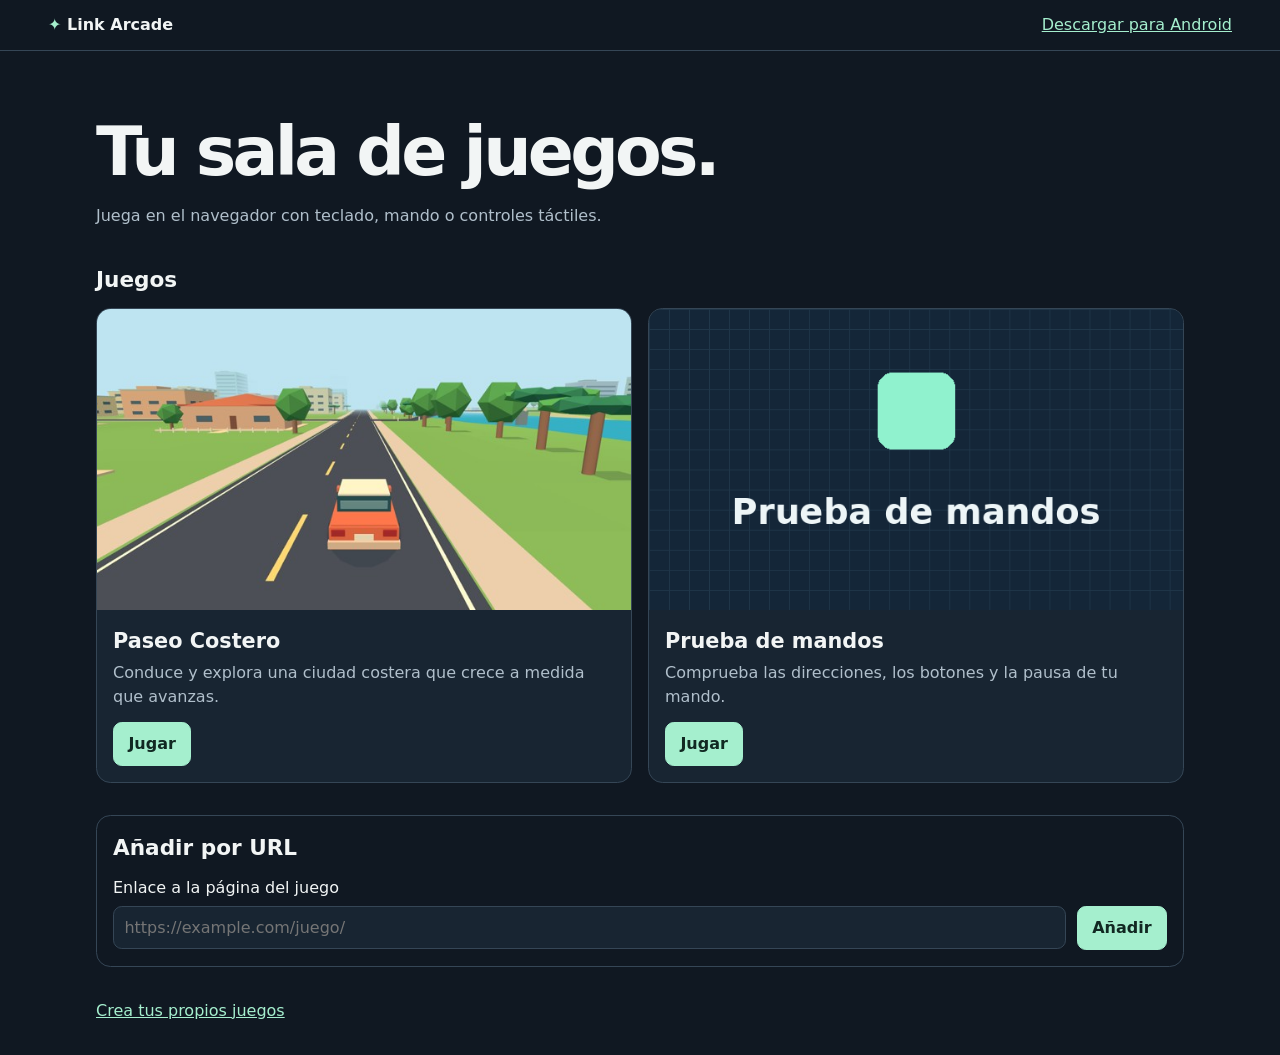
==== docs/index.html @ 5c131d27 "Publish Link Arcade launcher and playable web catalog" ====
<!doctype html>
<html lang="es">
<head>
  <meta charset="utf-8">
  <meta name="viewport" content="width=device-width, initial-scale=1">
  <meta name="theme-color" content="#101822">
  <title>Link Arcade</title>
  <link rel="stylesheet" href="./arcade.css">
  <script type="module" src="./catalog.js"></script>
</head>
<body>
  <header class="top">
    <a class="brand" href="./"><span aria-hidden="true">✦</span> Link Arcade</a>
    <a id="android" href="https://github.com/carlosalbaladejo/link-arcade/releases/latest">Descargar para Android</a>
  </header>
  <main class="catalog">
    <section class="intro">
      <h1>Tu sala de juegos.</h1>
      <p>Juega en el navegador con teclado, mando o controles táctiles.</p>
    </section>
    <section aria-labelledby="games-heading">
      <h2 id="games-heading">Juegos</h2>
      <div class="grid" id="games"></div>
    </section>
    <section class="imports" aria-labelledby="add-heading">
      <h2 id="add-heading">Añadir por URL</h2>
      <form id="add-game">
        <label for="game-url">Enlace a la página del juego</label>
        <div class="form-row">
          <input id="game-url" name="url" type="url" required placeholder="https://example.com/juego/">
          <button type="submit">Añadir</button>
        </div>
        <p id="import-status" role="status"></p>
      </form>
    </section>
  </main>
  <footer><a href="https://github.com/carlosalbaladejo/link-arcade/blob/main/spec/game-compatibility.md">Crea tus propios juegos</a></footer>
</body>
</html>
---- docs/arcade.css ----
:root {
  color-scheme: dark;
  font: 1rem/1.5 system-ui, sans-serif;
  background: #101822;
  color: #f2f5f5;
  --edge: #354656;
  --muted: #b0bfcb;
  --accent: #a5efce;
}
* { box-sizing: border-box; }
body { margin: 0; }
[hidden] { display: none !important; }
a { color: var(--accent); }
button, input { font: inherit; }
button, .play-link {
  border: 1px solid var(--accent);
  border-radius: .55rem;
  padding: .56rem .9rem;
  background: var(--accent);
  color: #112822;
  font-weight: 750;
  cursor: pointer;
  text-decoration: none;
}
button:disabled { opacity: .6; cursor: wait; }
:focus-visible { outline: 3px solid #ffd579; outline-offset: 3px; }
.top {
  display: flex;
  justify-content: space-between;
  align-items: center;
  gap: .8rem;
  padding: .8rem clamp(.8rem, 4vw, 3rem);
  border-bottom: 1px solid var(--edge);
}
.brand { color: inherit; font-weight: 850; text-decoration: none; white-space: nowrap; }
.brand span { color: var(--accent); }
.catalog, footer { width: min(68rem, calc(100% - 2rem)); margin-inline: auto; }
.intro { padding-block: clamp(1.7rem, 5vw, 4rem) 1.25rem; }
h1 { margin: 0; font-size: clamp(2.1rem, 7vw, 4.25rem); line-height: 1.08; letter-spacing: -.055em; }
h2 { font-size: 1.35rem; margin: 0 0 .75rem; }
.intro p, .card p, #import-status { color: var(--muted); }
.grid { display: grid; grid-template-columns: repeat(auto-fit, minmax(min(100%, 17rem), 1fr)); gap: 1rem; }
.card { min-width: 0; overflow: hidden; border: 1px solid var(--edge); border-radius: .9rem; background: #182532; }
.cover { aspect-ratio: 16 / 8; background: #203648; display: grid; place-items: center; }
.cover img { display: block; width: 100%; height: 100%; object-fit: cover; }
.card-body { padding: 1rem; overflow-wrap: anywhere; }
.card h3 { margin: 0; font-size: 1.3rem; }
.card p { margin: .25rem 0 .8rem; }
.card-actions, .form-row { display: flex; align-items: center; gap: .65rem; flex-wrap: wrap; }
.remove, #touch-toggle { background: transparent; color: inherit; border-color: var(--edge); }
.imports { margin-block: 2rem; padding: 1rem; border: 1px solid var(--edge); border-radius: .9rem; }
.form-row { margin-top: .35rem; }
input { flex: 1 1 15rem; min-width: 0; width: 100%; padding: .55rem .65rem; background: #182532; color: inherit; border: 1px solid var(--edge); border-radius: .55rem; }
#import-status { margin: .55rem 0 0; }
#import-status:empty { display: none; }
footer { padding-bottom: 2rem; }
.player { height: 100vh; height: 100dvh; display: grid; grid-template-rows: auto minmax(0, 1fr); }
.player .top { padding-block: .3rem; }
.player .top button { padding: .2rem .5rem; }
#playing { overflow: hidden; text-overflow: ellipsis; white-space: nowrap; }
.play-area { min-height: 0; display: flex; flex-direction: column; }
#play-status { margin: 1rem; }
#game { flex: 1; width: 100%; min-height: 0; border: 0; }
#touch-controls { display: flex; justify-content: space-between; gap: .3rem; padding: .25rem max(.35rem, env(safe-area-inset-right)) max(.25rem, env(safe-area-inset-bottom)) max(.35rem, env(safe-area-inset-left)); touch-action: none; }
.pad-group { display: flex; justify-content: center; gap: .25rem; flex-wrap: wrap; }
.pad-group button { min-width: 2rem; min-height: 2.1rem; padding: .1rem .28rem; color: inherit; background: #223748; border-color: #658394; user-select: none; }
.pad-group button.held { color: #112822; background: var(--accent); }
@media (max-width: 480px) {
  .top { font-size: .87rem; }
  #touch-controls { flex-wrap: wrap; justify-content: center; }
}
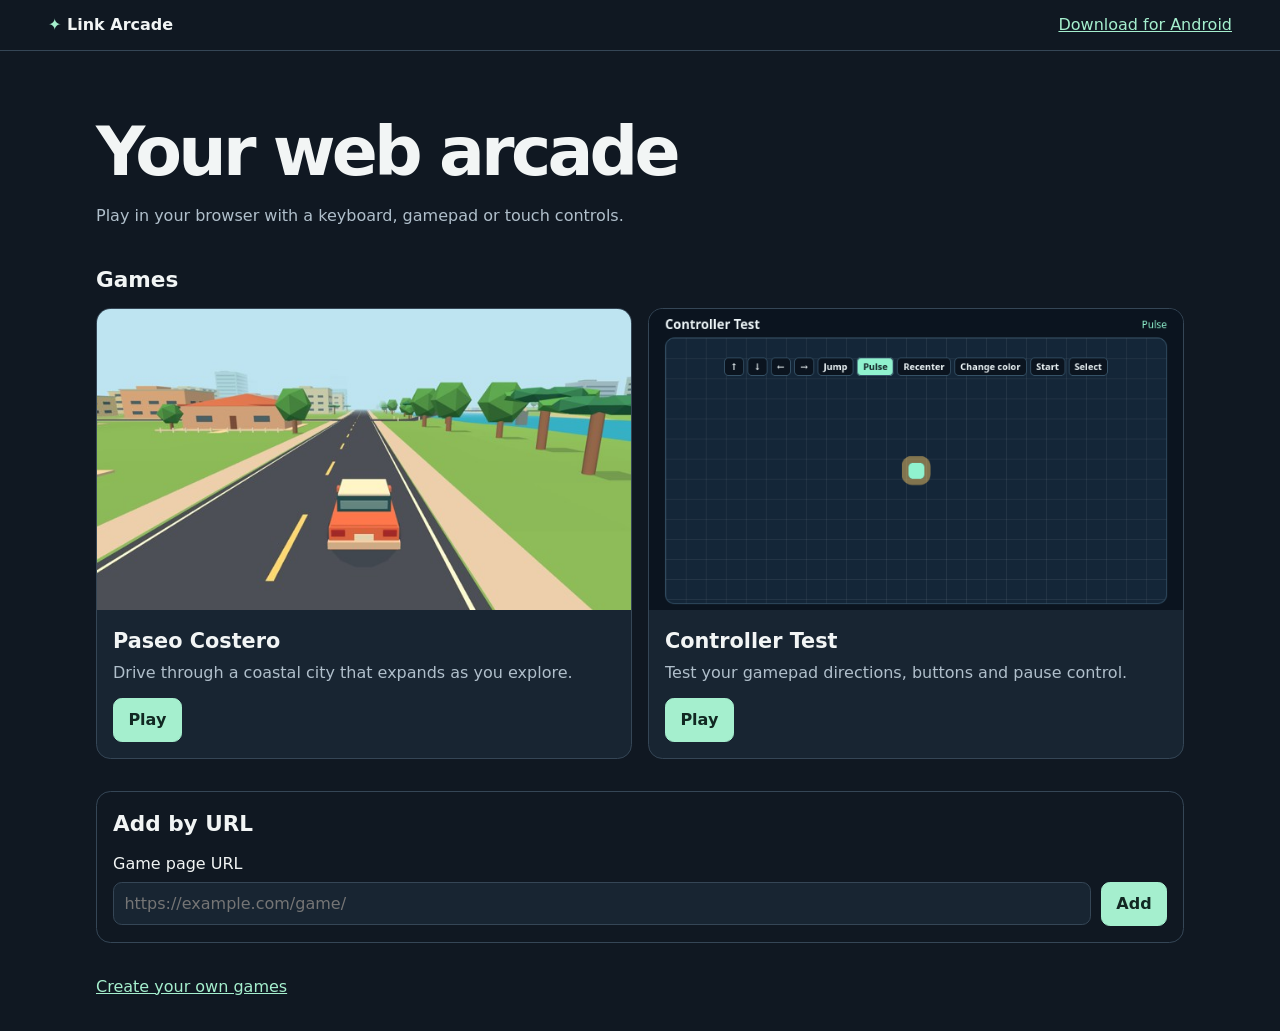
==== commit b5dae3a3: "Publish Link Arcade in English" ====
--- a/docs/index.html
+++ b/docs/index.html
@@ -1,5 +1,5 @@
 <!doctype html>
-<html lang="es">
+<html lang="en">
 <head>
   <meta charset="utf-8">
   <meta name="viewport" content="width=device-width, initial-scale=1">
@@ -11,29 +11,29 @@
 <body>
   <header class="top">
     <a class="brand" href="./"><span aria-hidden="true">✦</span> Link Arcade</a>
-    <a id="android" href="https://github.com/carlosalbaladejo/link-arcade/releases/latest">Descargar para Android</a>
+    <a id="android" href="https://github.com/carlosalbaladejo/link-arcade/releases/latest">Download for Android</a>
   </header>
   <main class="catalog">
     <section class="intro">
-      <h1>Tu sala de juegos.</h1>
-      <p>Juega en el navegador con teclado, mando o controles táctiles.</p>
+      <h1>Your web arcade</h1>
+      <p>Play in your browser with a keyboard, gamepad or touch controls.</p>
     </section>
     <section aria-labelledby="games-heading">
-      <h2 id="games-heading">Juegos</h2>
+      <h2 id="games-heading">Games</h2>
       <div class="grid" id="games"></div>
     </section>
     <section class="imports" aria-labelledby="add-heading">
-      <h2 id="add-heading">Añadir por URL</h2>
+      <h2 id="add-heading">Add by URL</h2>
       <form id="add-game">
-        <label for="game-url">Enlace a la página del juego</label>
+        <label for="game-url">Game page URL</label>
         <div class="form-row">
-          <input id="game-url" name="url" type="url" required placeholder="https://example.com/juego/">
-          <button type="submit">Añadir</button>
+          <input id="game-url" name="url" type="url" required placeholder="https://example.com/game/">
+          <button type="submit">Add</button>
         </div>
         <p id="import-status" role="status"></p>
       </form>
     </section>
   </main>
-  <footer><a href="https://github.com/carlosalbaladejo/link-arcade/blob/main/spec/game-compatibility.md">Crea tus propios juegos</a></footer>
+  <footer><a href="https://github.com/carlosalbaladejo/link-arcade/blob/main/spec/game-compatibility.md">Create your own games</a></footer>
 </body>
 </html>
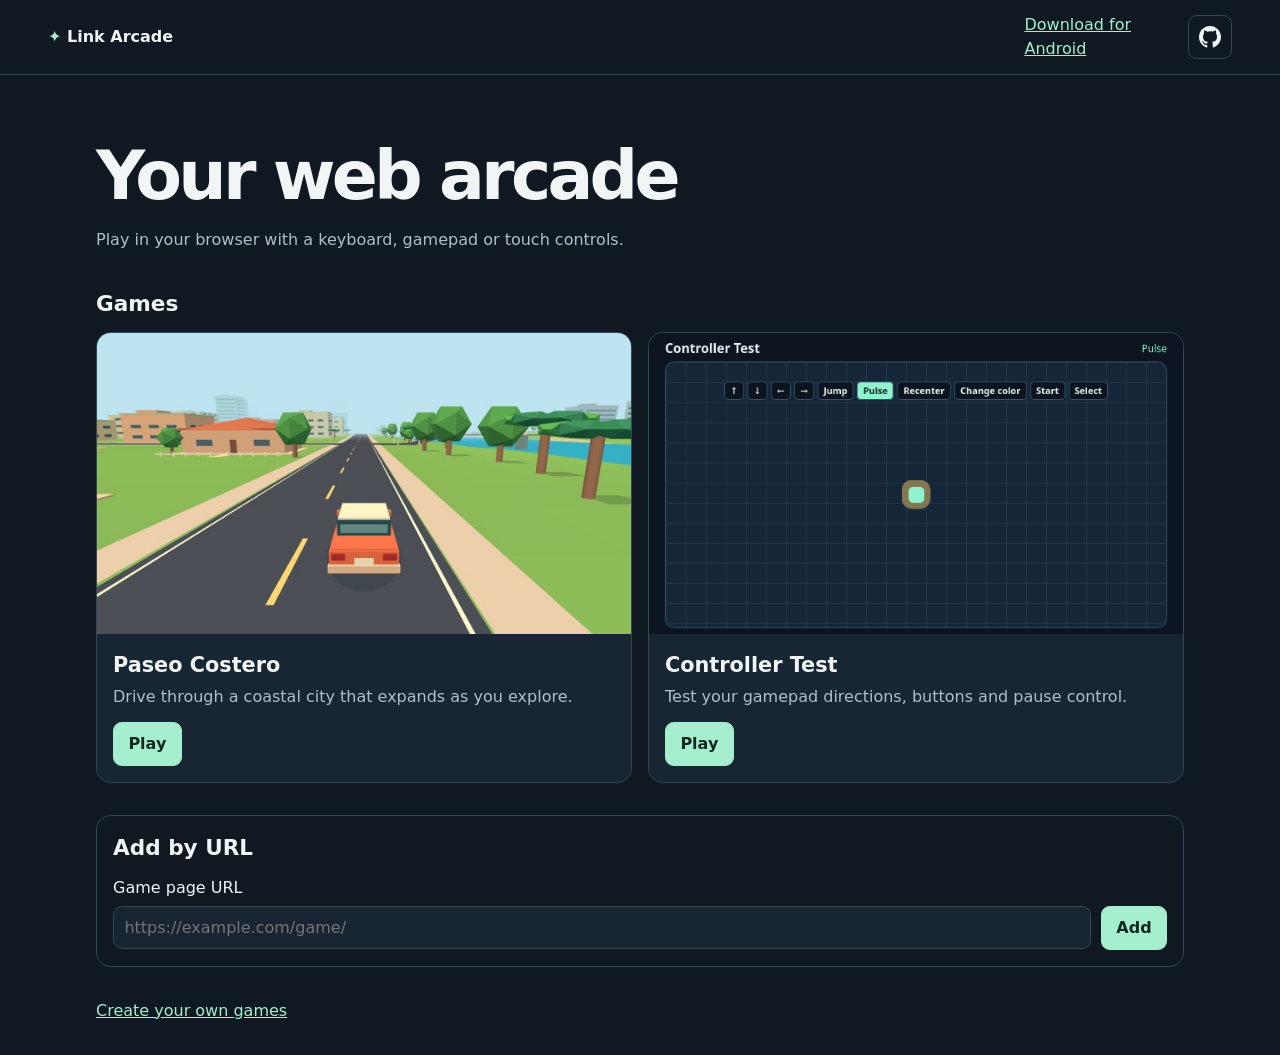
==== commit 8154e422: "Link to GitHub and sync browser bookmarks across tabs" ====
--- a/docs/index.html
+++ b/docs/index.html
@@ -11,7 +11,14 @@
 <body>
   <header class="top">
     <a class="brand" href="./"><span aria-hidden="true">✦</span> Link Arcade</a>
-    <a id="android" href="https://github.com/carlosalbaladejo/link-arcade/releases/latest">Download for Android</a>
+    <nav class="top-links" aria-label="Project links">
+      <a id="android" href="https://github.com/carlosalbaladejo/link-arcade/releases/latest">Download for Android</a>
+      <a class="github-link" href="https://github.com/carlosalbaladejo/link-arcade" aria-label="View the Link Arcade repository on GitHub" title="View on GitHub">
+        <svg viewBox="0 0 24 24" width="24" height="24" fill="currentColor" aria-hidden="true">
+          <path d="M12 1C5.923 1 1 5.923 1 12c0 4.867 3.149 8.979 7.521 10.436.55.096.756-.233.756-.522 0-.262-.013-1.128-.013-2.049-2.764.509-3.479-.674-3.699-1.292-.124-.317-.66-1.293-1.127-1.554-.385-.207-.936-.715-.014-.729.866-.014 1.485.797 1.691 1.128.99 1.663 2.571 1.196 3.204.907.096-.715.385-1.196.701-1.471-2.448-.275-5.005-1.224-5.005-5.432 0-1.196.426-2.186 1.128-2.956-.11-.275-.495-1.402.11-2.915 0 0 .921-.288 3.025 1.128a10.193 10.193 0 0 1 2.75-.371c.935 0 1.87.123 2.75.371 2.104-1.43 3.025-1.128 3.025-1.128.605 1.513.22 2.64.11 2.915.702.77 1.128 1.747 1.128 2.956 0 4.222-2.571 5.157-5.019 5.432.399.344.743 1.004.743 2.035 0 1.472-.014 2.654-.014 3.025 0 .289.206.632.756.522C19.851 20.979 23 16.854 23 12c0-6.077-4.922-11-11-11Z"/>
+        </svg>
+      </a>
+    </nav>
   </header>
   <main class="catalog">
     <section class="intro">
--- a/docs/arcade.css
+++ b/docs/arcade.css
@@ -34,6 +34,17 @@
 }
 .brand { color: inherit; font-weight: 850; text-decoration: none; white-space: nowrap; }
 .brand span { color: var(--accent); }
+.top-links { display: flex; align-items: center; gap: .5rem; }
+.github-link {
+  display: inline-grid;
+  place-items: center;
+  flex: 0 0 44px;
+  min-height: 44px;
+  border: 1px solid var(--edge);
+  border-radius: .55rem;
+  color: inherit;
+}
+.github-link:hover { color: var(--accent); border-color: var(--accent); }
 .catalog, footer { width: min(68rem, calc(100% - 2rem)); margin-inline: auto; }
 .intro { padding-block: clamp(1.7rem, 5vw, 4rem) 1.25rem; }
 h1 { margin: 0; font-size: clamp(2.1rem, 7vw, 4.25rem); line-height: 1.08; letter-spacing: -.055em; }
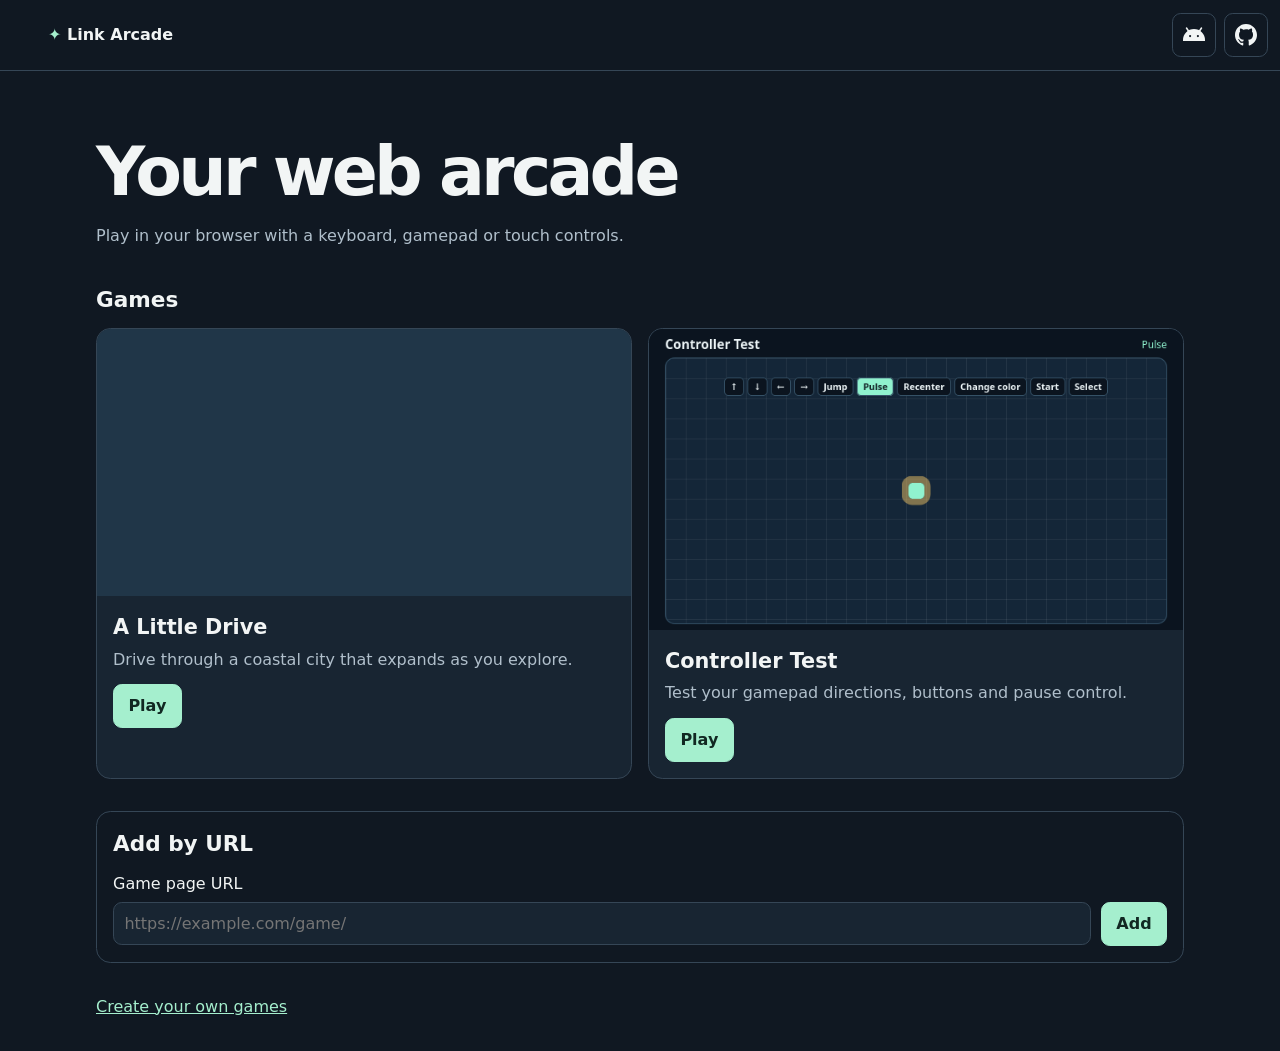
==== commit 641182ce: "Use an Android icon for the download link" ====
--- a/docs/index.html
+++ b/docs/index.html
@@ -12,8 +12,13 @@
   <header class="top">
     <a class="brand" href="./"><span aria-hidden="true">✦</span> Link Arcade</a>
     <nav class="top-links" aria-label="Project links">
-      <a id="android" href="https://github.com/carlosalbaladejo/link-arcade/releases/latest">Download for Android</a>
-      <a class="github-link" href="https://github.com/carlosalbaladejo/link-arcade" aria-label="View the Link Arcade repository on GitHub" title="View on GitHub">
+      <a id="android" class="icon-link" href="https://github.com/carlosalbaladejo/link-arcade/releases/latest" aria-label="Download for Android" title="Download for Android">
+        <svg viewBox="0 0 24 24" width="24" height="24" aria-hidden="true">
+          <path d="m6.5 8-2-3m13 3 2-3" fill="none" stroke="currentColor" stroke-width="1.5" stroke-linecap="round"/>
+          <path fill="currentColor" fill-rule="evenodd" d="M1 17a11 11 0 0 1 22 0v1H1Zm7.1-5a1.1 1.1 0 1 0 0 2.2 1.1 1.1 0 0 0 0-2.2Zm7.8 0a1.1 1.1 0 1 0 0 2.2 1.1 1.1 0 0 0 0-2.2Z"/>
+        </svg>
+      </a>
+      <a class="icon-link" href="https://github.com/carlosalbaladejo/link-arcade" aria-label="View the Link Arcade repository on GitHub" title="View on GitHub">
         <svg viewBox="0 0 24 24" width="24" height="24" fill="currentColor" aria-hidden="true">
           <path d="M12 1C5.923 1 1 5.923 1 12c0 4.867 3.149 8.979 7.521 10.436.55.096.756-.233.756-.522 0-.262-.013-1.128-.013-2.049-2.764.509-3.479-.674-3.699-1.292-.124-.317-.66-1.293-1.127-1.554-.385-.207-.936-.715-.014-.729.866-.014 1.485.797 1.691 1.128.99 1.663 2.571 1.196 3.204.907.096-.715.385-1.196.701-1.471-2.448-.275-5.005-1.224-5.005-5.432 0-1.196.426-2.186 1.128-2.956-.11-.275-.495-1.402.11-2.915 0 0 .921-.288 3.025 1.128a10.193 10.193 0 0 1 2.75-.371c.935 0 1.87.123 2.75.371 2.104-1.43 3.025-1.128 3.025-1.128.605 1.513.22 2.64.11 2.915.702.77 1.128 1.747 1.128 2.956 0 4.222-2.571 5.157-5.019 5.432.399.344.743 1.004.743 2.035 0 1.472-.014 2.654-.014 3.025 0 .289.206.632.756.522C19.851 20.979 23 16.854 23 12c0-6.077-4.922-11-11-11Z"/>
         </svg>
--- a/docs/arcade.css
+++ b/docs/arcade.css
@@ -35,7 +35,7 @@
 .brand { color: inherit; font-weight: 850; text-decoration: none; white-space: nowrap; }
 .brand span { color: var(--accent); }
 .top-links { display: flex; align-items: center; gap: .5rem; }
-.github-link {
+.icon-link {
   display: inline-grid;
   place-items: center;
   flex: 0 0 44px;
@@ -44,7 +44,7 @@
   border-radius: .55rem;
   color: inherit;
 }
-.github-link:hover { color: var(--accent); border-color: var(--accent); }
+.icon-link:hover { color: var(--accent); border-color: var(--accent); }
 .catalog, footer { width: min(68rem, calc(100% - 2rem)); margin-inline: auto; }
 .intro { padding-block: clamp(1.7rem, 5vw, 4rem) 1.25rem; }
 h1 { margin: 0; font-size: clamp(2.1rem, 7vw, 4.25rem); line-height: 1.08; letter-spacing: -.055em; }
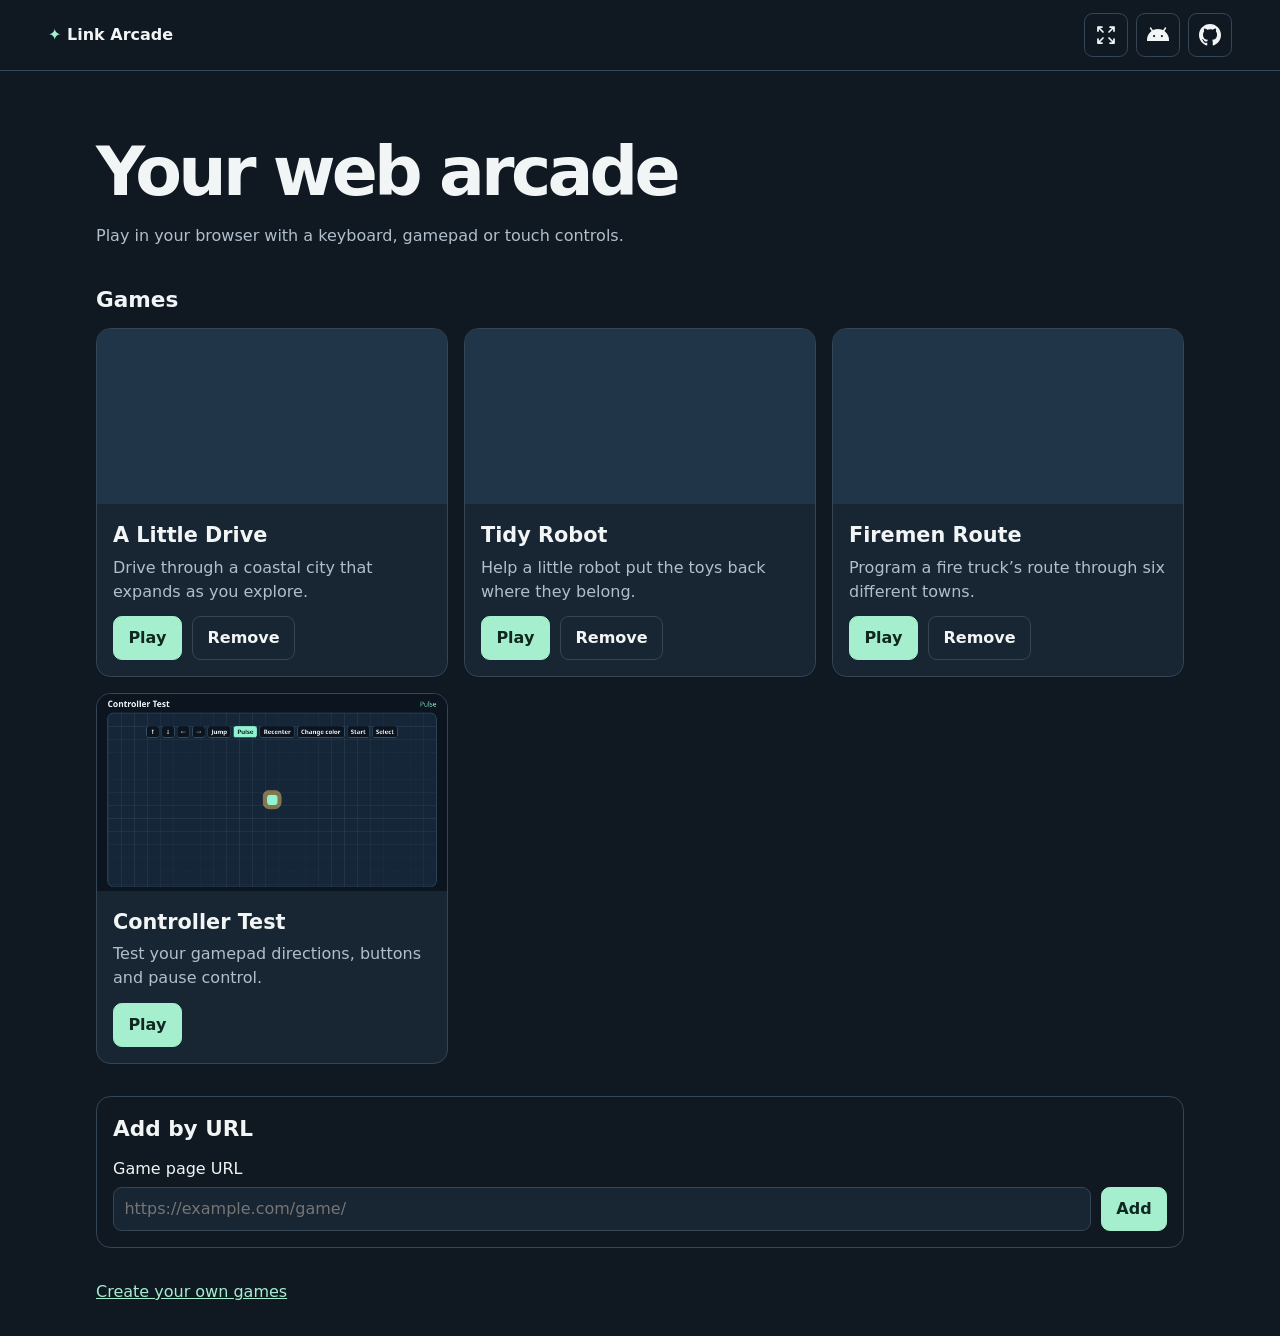
==== commit a41b02e8: "Add a fullscreen toggle to the web catalog" ====
--- a/docs/index.html
+++ b/docs/index.html
@@ -11,7 +11,13 @@
 <body>
   <header class="top">
     <a class="brand" href="./"><span aria-hidden="true">✦</span> Link Arcade</a>
-    <nav class="top-links" aria-label="Project links">
+    <nav class="top-links" aria-label="Arcade controls and links">
+      <button id="fullscreen" type="button" class="icon-link" aria-label="Full screen" title="Full screen" hidden>
+        <svg viewBox="0 0 24 24" width="24" height="24" fill="none" stroke="currentColor" stroke-width="1.75" stroke-linecap="round" stroke-linejoin="round" aria-hidden="true">
+          <path class="expand" d="M9 9 4 4m0 4V4h4m7 5 5-5m-4 0h4v4m-5 7 5 5m0-4v4h-4m-7-5-5 5m4 0H4v-4"/>
+          <path class="collapse" d="m4 4 5 5M5 9h4V5m11-1-5 5m0-4v4h4m1 11-5-5m4 0h-4v4m-11 1 5-5m0 4v-4H5"/>
+        </svg>
+      </button>
       <a id="android" class="icon-link" href="https://github.com/carlosalbaladejo/link-arcade/releases/latest" aria-label="Download for Android" title="Download for Android">
         <svg viewBox="0 0 24 24" width="24" height="24" aria-hidden="true">
           <path d="m6.5 8-2-3m13 3 2-3" fill="none" stroke="currentColor" stroke-width="1.5" stroke-linecap="round"/>
--- a/docs/arcade.css
+++ b/docs/arcade.css
@@ -38,13 +38,17 @@
 .icon-link {
   display: inline-grid;
   place-items: center;
-  flex: 0 0 44px;
+  flex: none;
+  width: 44px;
   min-height: 44px;
   border: 1px solid var(--edge);
   border-radius: .55rem;
   color: inherit;
 }
 .icon-link:hover { color: var(--accent); border-color: var(--accent); }
+#fullscreen { padding: 0; background: transparent; }
+#fullscreen .collapse, :fullscreen #fullscreen .expand { display: none; }
+:fullscreen #fullscreen .collapse { display: inline; }
 .catalog, footer { width: min(68rem, calc(100% - 2rem)); margin-inline: auto; }
 .intro { padding-block: clamp(1.7rem, 5vw, 4rem) 1.25rem; }
 h1 { margin: 0; font-size: clamp(2.1rem, 7vw, 4.25rem); line-height: 1.08; letter-spacing: -.055em; }
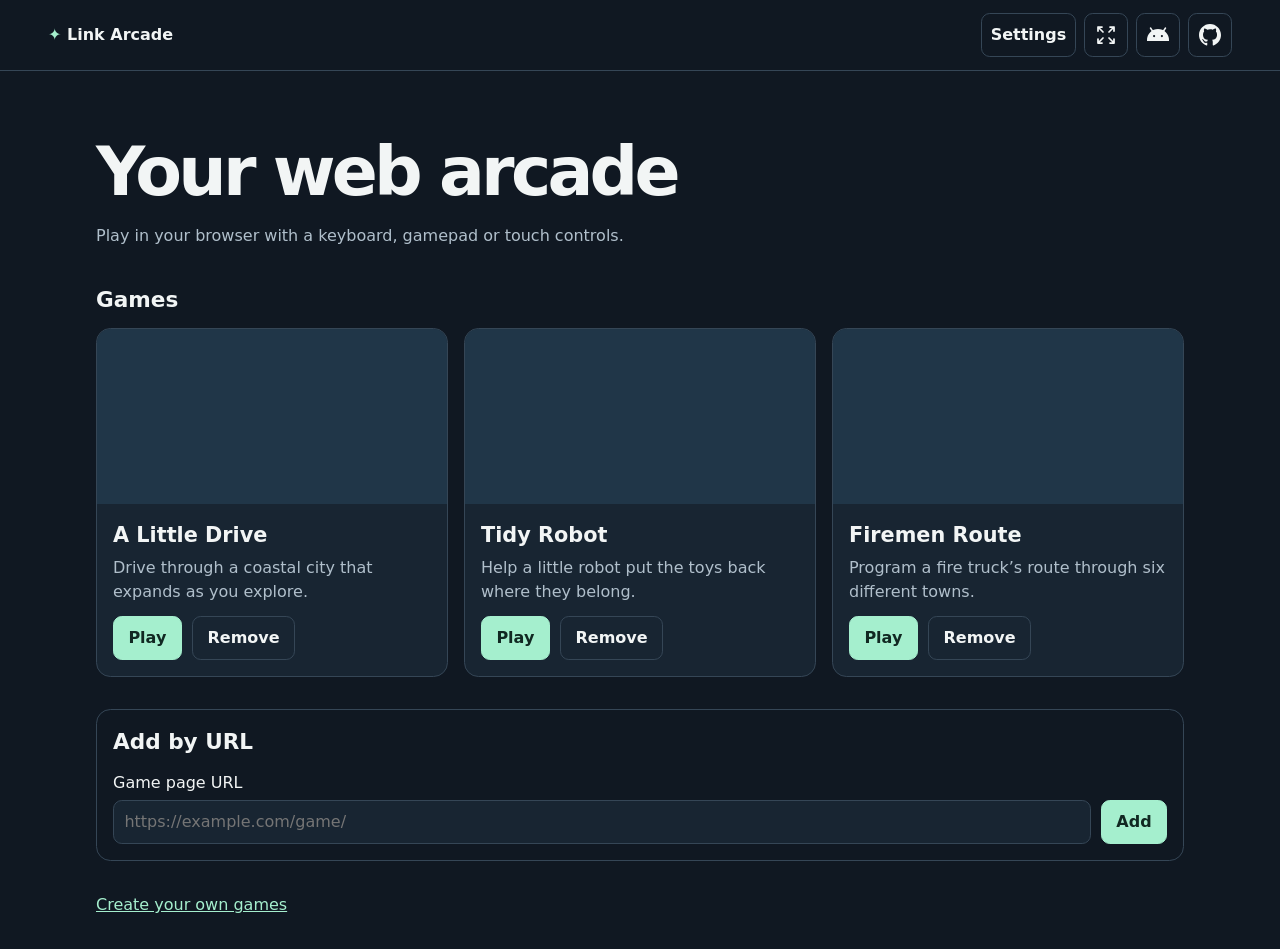
==== commit e35cfffa: "Add controller profiles and settings to the web arcade" ====
--- a/docs/index.html
+++ b/docs/index.html
@@ -12,6 +12,7 @@
   <header class="top">
     <a class="brand" href="./"><span aria-hidden="true">✦</span> Link Arcade</a>
     <nav class="top-links" aria-label="Arcade controls and links">
+      <a id="settings-link" class="icon-link" href="./settings.html">Settings</a>
       <button id="fullscreen" type="button" class="icon-link" aria-label="Full screen" title="Full screen" hidden>
         <svg viewBox="0 0 24 24" width="24" height="24" fill="none" stroke="currentColor" stroke-width="1.75" stroke-linecap="round" stroke-linejoin="round" aria-hidden="true">
           <path class="expand" d="M9 9 4 4m0 4V4h4m7 5 5-5m-4 0h4v4m-5 7 5 5m0-4v4h-4m-7-5-5 5m4 0H4v-4"/>
@@ -33,25 +34,25 @@
   </header>
   <main class="catalog">
     <section class="intro">
-      <h1>Your web arcade</h1>
-      <p>Play in your browser with a keyboard, gamepad or touch controls.</p>
+      <h1 data-copy="intro">Your web arcade</h1>
+      <p data-copy="subtitle">Play in your browser with a keyboard, gamepad or touch controls.</p>
     </section>
     <section aria-labelledby="games-heading">
-      <h2 id="games-heading">Games</h2>
+      <h2 id="games-heading" data-copy="games">Games</h2>
       <div class="grid" id="games"></div>
     </section>
     <section class="imports" aria-labelledby="add-heading">
-      <h2 id="add-heading">Add by URL</h2>
+      <h2 id="add-heading" data-copy="addHeading">Add by URL</h2>
       <form id="add-game">
-        <label for="game-url">Game page URL</label>
+        <label for="game-url" data-copy="urlLabel">Game page URL</label>
         <div class="form-row">
           <input id="game-url" name="url" type="url" required placeholder="https://example.com/game/">
-          <button type="submit">Add</button>
+          <button type="submit" data-copy="add">Add</button>
         </div>
         <p id="import-status" role="status"></p>
       </form>
     </section>
   </main>
-  <footer><a href="https://github.com/carlosalbaladejo/link-arcade/blob/main/spec/game-compatibility.md">Create your own games</a></footer>
+  <footer><a href="https://github.com/carlosalbaladejo/link-arcade/blob/main/spec/game-compatibility.md" data-copy="footer">Create your own games</a></footer>
 </body>
 </html>
--- a/docs/arcade.css
+++ b/docs/arcade.css
@@ -84,3 +84,23 @@
   .top { font-size: .87rem; }
   #touch-controls { flex-wrap: wrap; justify-content: center; }
 }
+
+.settings { padding-block: 1.3rem 3rem; }
+.settings h1 { margin-bottom: 1rem; }
+.settings section { margin-top: 1.5rem; padding: 1rem; border: 1px solid var(--edge); border-radius: .85rem; }
+.settings select { max-width: 100%; font: inherit; padding: .45rem; background: #182532; color: inherit; border: 1px solid var(--edge); border-radius: .45rem; }
+#settings-link { width: auto; padding-inline: .55rem; text-decoration: none; font-weight: 750; }
+.top { flex-wrap: wrap; }
+.pad-panel { text-align: center; }
+#diagram { display: block; margin: auto; width: min(100%, 30rem); }
+#diagram .shell { fill: #26394c; stroke: #5a758a; stroke-width: 2; }
+#diagram .well { fill: #101822; }
+.diagram-button rect { fill: #142031; }
+.diagram-button text { fill: #e6f4f5; font: 650 12px system-ui; text-anchor: middle; }
+.diagram-button.pressed rect { fill: var(--accent); }
+.diagram-button.pressed text { fill: #112822; }
+#profiles { display: flex; gap: .5rem; flex-wrap: wrap; margin-top: .8rem; }
+#devices label { display: flex; flex-wrap: wrap; align-items: center; gap: .5rem; margin-top: .55rem; overflow-wrap: anywhere; }
+.mapping-grid { display: grid; grid-template-columns: repeat(auto-fit,minmax(min(100%,8rem),1fr)); gap: .4rem; }
+.mapping-grid button { padding: .5rem .3rem; color: inherit; background: #223748; border-color: var(--edge); }
+.mapping-grid button[aria-pressed=true] { color: #112822; background: var(--accent); }
